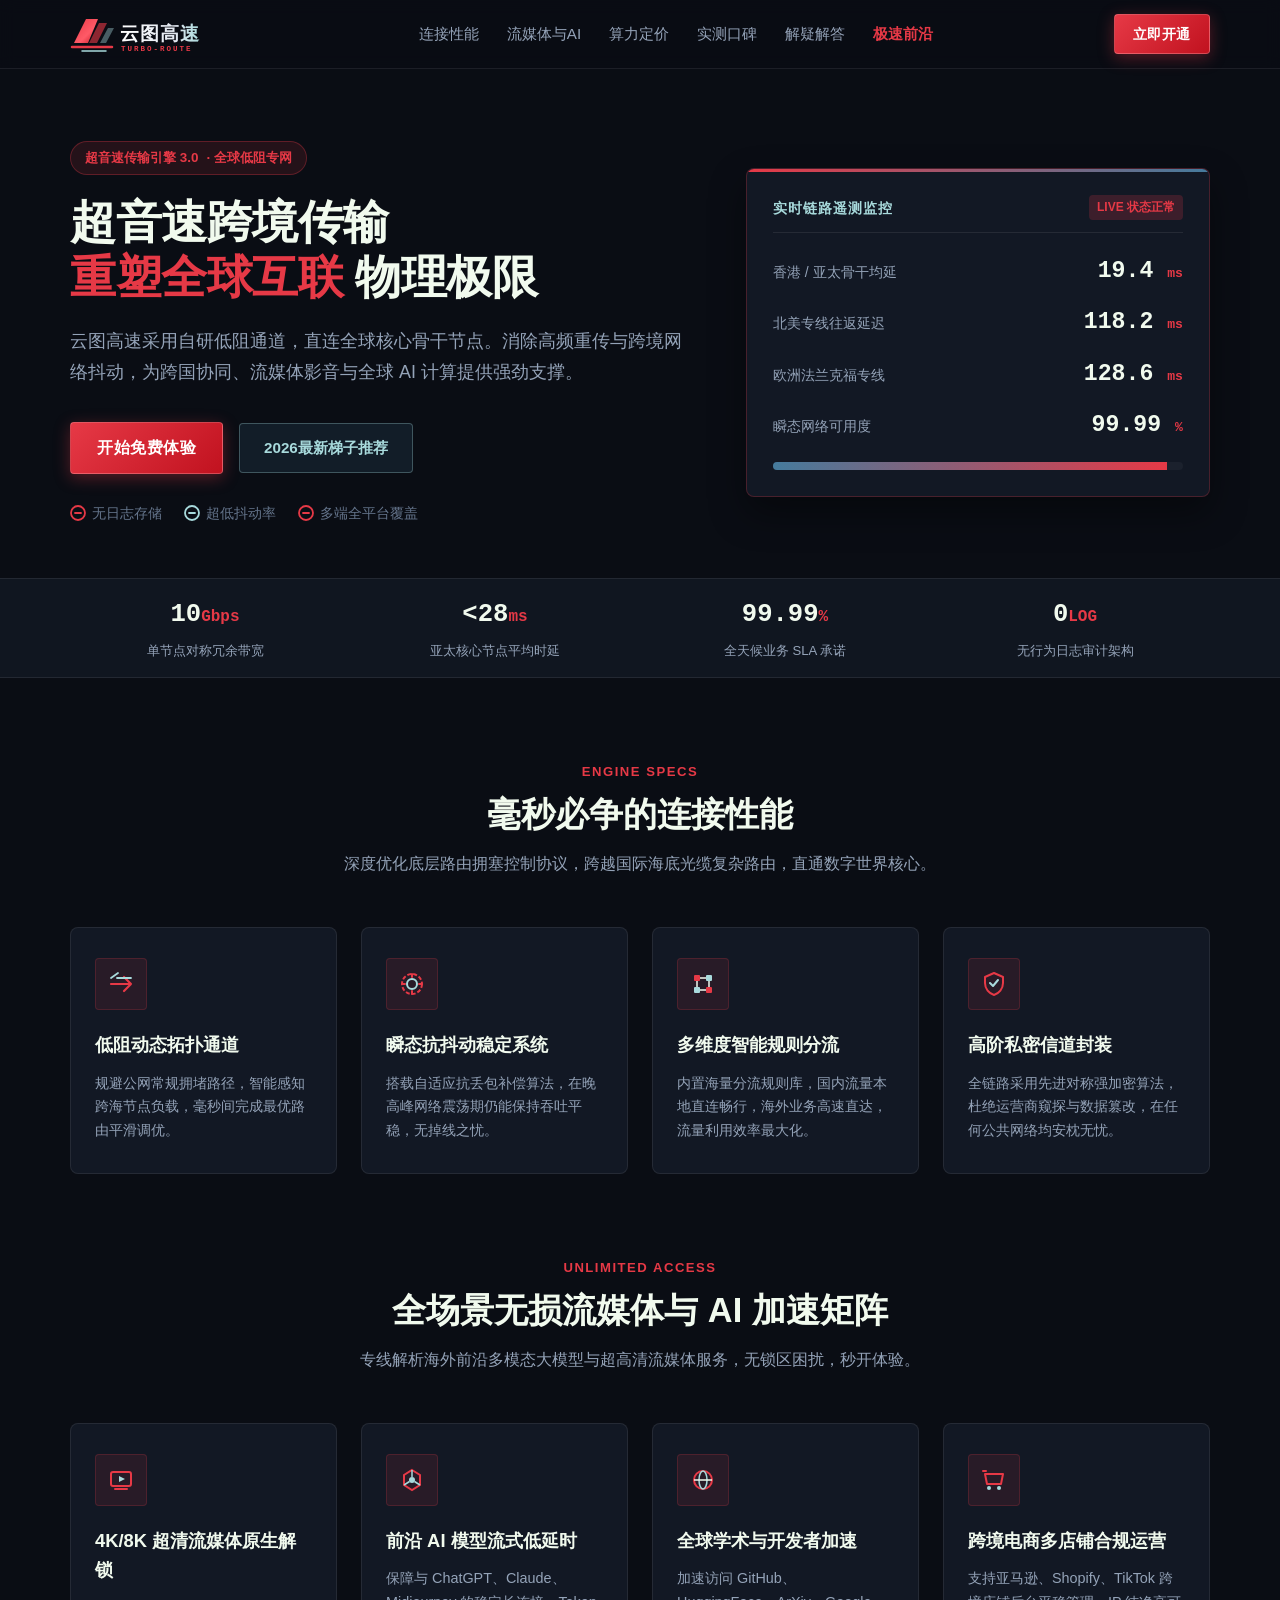
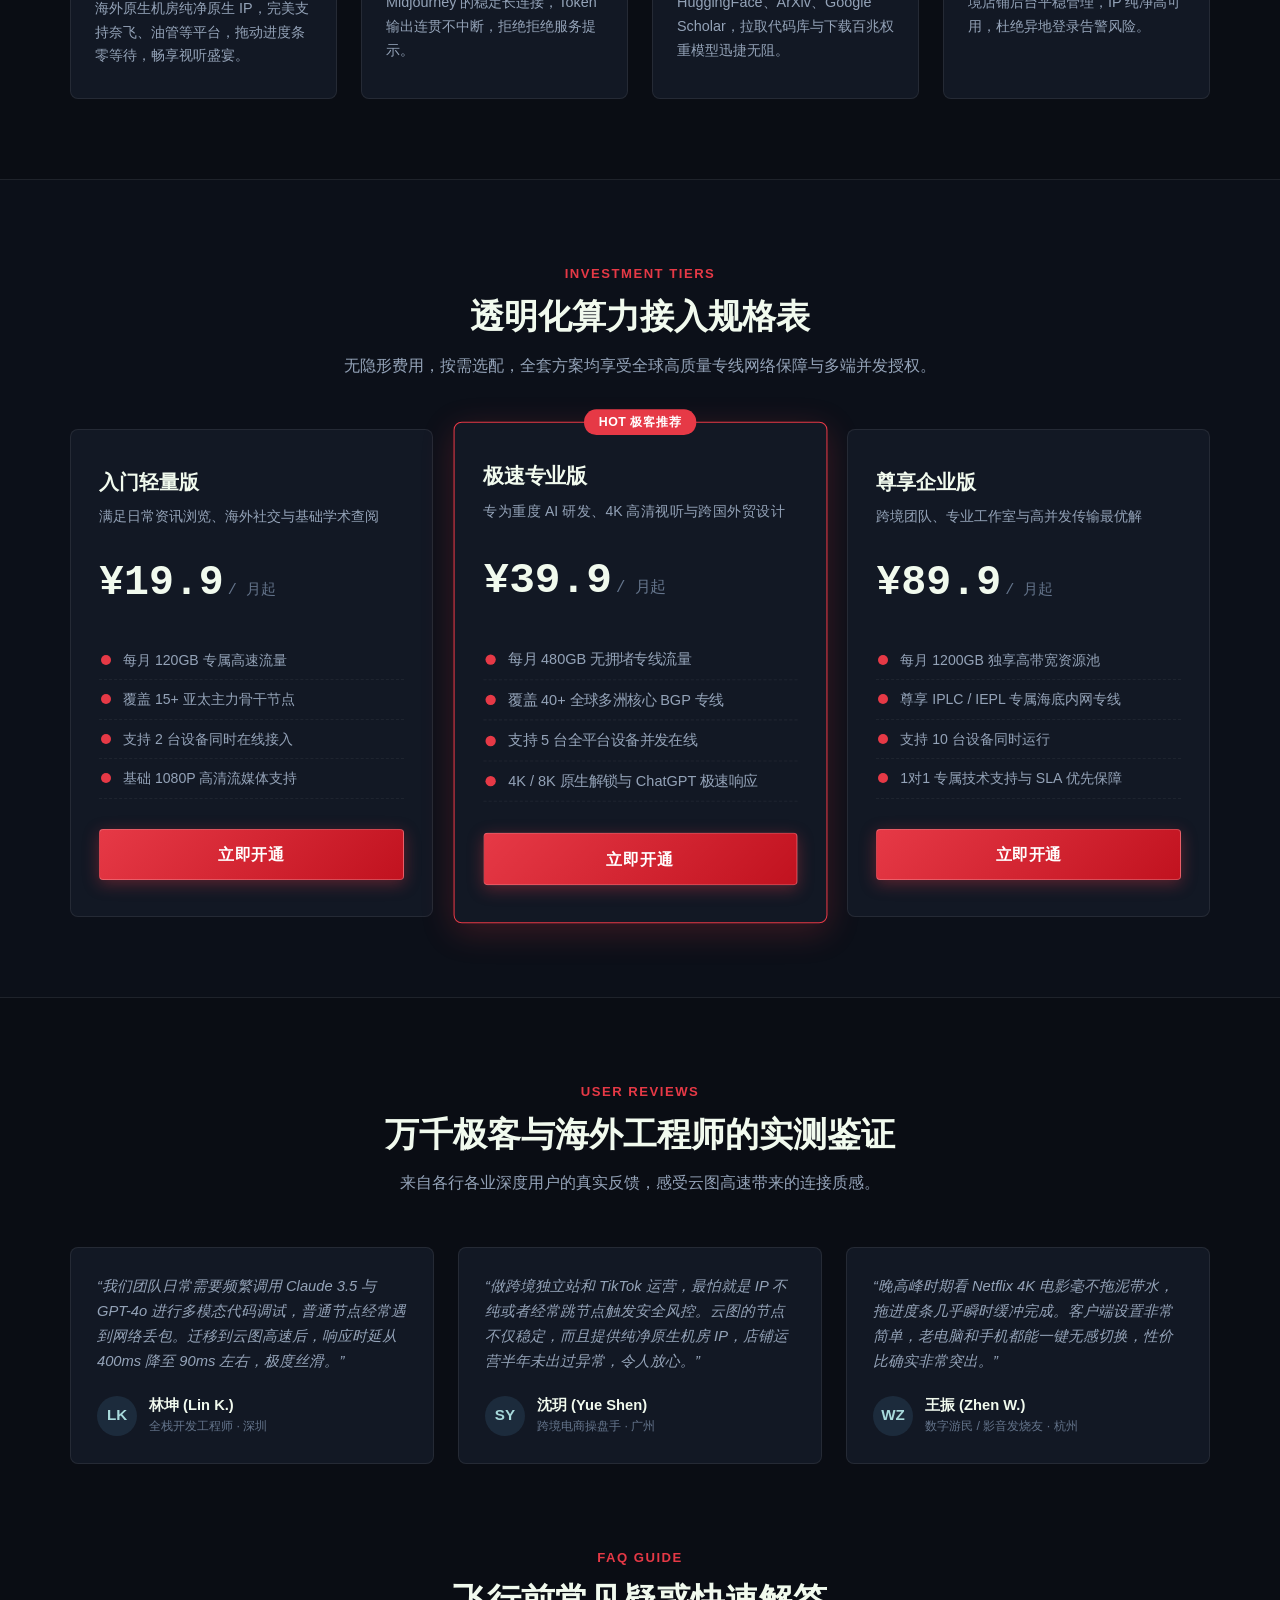
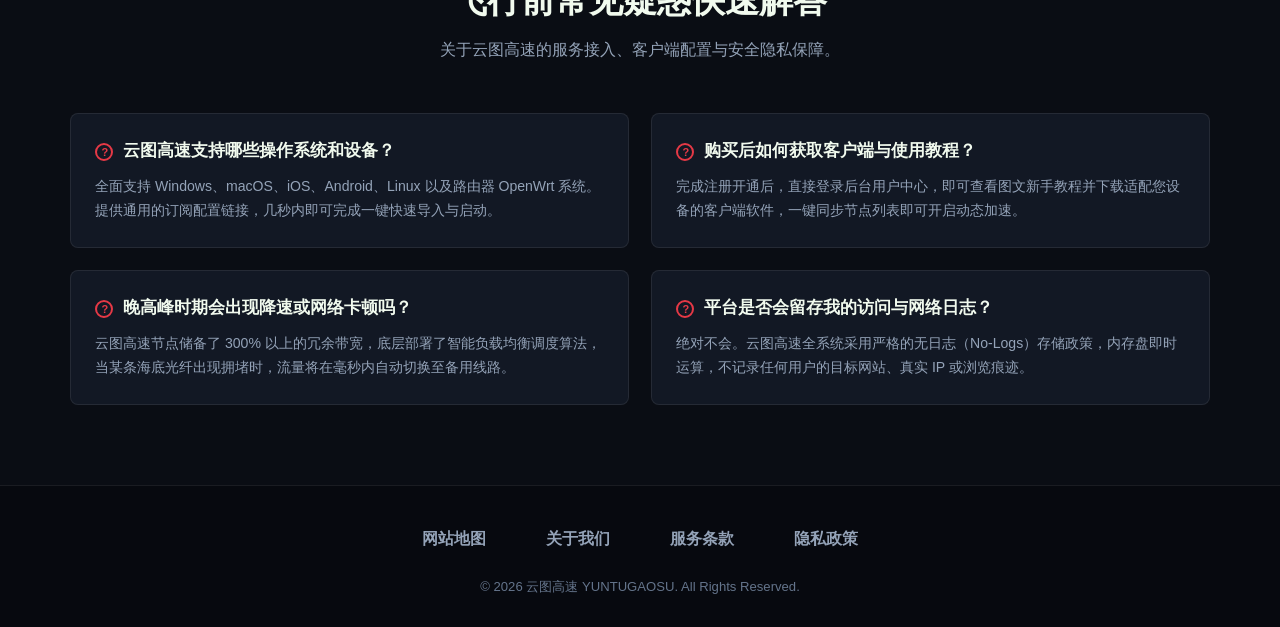
==== index.html @ 617d2fc9 "Initial commit: 云图高速 high-performance landing page & SEO articles" ====
<!DOCTYPE html>
<html lang="zh-CN">
<head>
  <meta charset="UTF-8">
  <meta name="viewport" content="width=device-width, initial-scale=1.0">
  <title>云图高速 - 2026专业网络加速与机场推荐 | 4K流媒体与AI极速秒开低阻专网</title>
  <meta name="description" content="云图高速专注工业级跨境网络加速服务，自研TurboRoute低阻专网直连全球骨干节点。专业机场推荐首选，专为海外AI推理与4K超清视听设计，晚高峰零卡顿丢包，实现毫秒响应与极速秒开体验。全节点纯内存零日志架构，新用户即刻开启免费试用。">
  <meta name="keywords" content="云图高速,网络加速,极速秒开,机场推荐,跨国专线,流媒体解锁,AI加速,低延迟节点">
  <link rel="canonical" href="https://yuntugaosu.click/">

  <!-- Open Graph / Facebook -->
  <meta property="og:locale" content="zh_CN">
  <meta property="og:type" content="website">
  <meta property="og:title" content="云图高速 - 2026专业网络加速与机场推荐 | 4K流媒体与AI极速秒开低阻专网">
  <meta property="og:description" content="云图高速专注工业级跨境网络加速服务，自研TurboRoute低阻专网直连全球骨干节点。专业机场推荐首选，实现毫秒响应与极速秒开体验。">
  <meta property="og:url" content="https://yuntugaosu.click/">
  <meta property="og:site_name" content="云图高速">
  <meta property="og:image" content="https://yuntugaosu.click/og-preview.png">

  <!-- Twitter Card -->
  <meta name="twitter:card" content="summary_large_image">
  <meta name="twitter:title" content="云图高速 - 2026专业网络加速与机场推荐 | 4K流媒体与AI极速秒开低阻专网">
  <meta name="twitter:description" content="专业机场推荐首选，专为海外AI推理与4K超清视听设计，晚高峰零卡顿丢包，实现毫秒响应与极速秒开体验。">
  <meta name="twitter:image" content="https://yuntugaosu.click/og-preview.png">

  <!-- JSON-LD Structured Data (Product & Service) -->
  <script type="application/ld+json">
  {
    "@context": "https://schema.org/",
    "@type": "Product",
    "name": "云图高速网络加速服务",
    "image": "https://yuntugaosu.click/og-preview.png",
    "description": "专注工业级跨境网络加速服务，自研TurboRoute低阻专网直连全球骨干节点，专为海外AI推理与4K超清视听设计，实现极速秒开体验。",
    "brand": {
      "@type": "Brand",
      "name": "云图高速"
    },
    "sku": "YUNTU-CLICK-2026",
    "offers": {
      "@type": "AggregateOffer",
      "priceCurrency": "CNY",
      "lowPrice": "19.9",
      "highPrice": "89.9",
      "offerCount": "3",
      "offers": [
        {
          "@type": "Offer",
          "name": "入门轻量版",
          "price": "19.9",
          "priceCurrency": "CNY",
          "availability": "https://schema.org/InStock",
          "url": "https://ww012.twilightaff.com/#/?code=A56DH1Af"
        },
        {
          "@type": "Offer",
          "name": "极速专业版",
          "price": "39.9",
          "priceCurrency": "CNY",
          "availability": "https://schema.org/InStock",
          "url": "https://ww012.twilightaff.com/#/?code=A56DH1Af"
        },
        {
          "@type": "Offer",
          "name": "尊享企业版",
          "price": "89.9",
          "priceCurrency": "CNY",
          "availability": "https://schema.org/InStock",
          "url": "https://ww012.twilightaff.com/#/?code=A56DH1Af"
        }
      ]
    },
    "aggregateRating": {
      "@type": "AggregateRating",
      "ratingValue": "4.9",
      "reviewCount": "1280",
      "bestRating": "5",
      "worstRating": "1"
    }
  }
  </script>

  <link rel="stylesheet" href="style.css">
</head>
<body>

  <!-- 头部导航与气流流线 LOGO -->
  <header class="aero-topbar">
    <div class="container aero-nav-inner">
      <div class="brand-logo-wrap">
        <a href="index.html" class="logo-link" aria-label="云图高速 首页">
          <!-- 深度定制：破空气流翼片与金属光泽融合的『云图高速』矢量 LOGO -->
          <svg class="brand-svg-logo" width="168" height="42" viewBox="0 0 168 42" fill="none" xmlns="http://www.w3.org/2000/svg">
            <defs>
              <linearGradient id="aeroWingGrad" x1="0%" y1="0%" x2="100%" y2="100%">
                <stop offset="0%" stop-color="#E63946" />
                <stop offset="60%" stop-color="#FF5A67" />
                <stop offset="100%" stop-color="#C1121F" />
              </linearGradient>
              <linearGradient id="metalTextGrad" x1="0%" y1="0%" x2="100%" y2="0%">
                <stop offset="0%" stop-color="#FFFFFF" />
                <stop offset="70%" stop-color="#E2E8F0" />
                <stop offset="100%" stop-color="#A8DADC" />
              </linearGradient>
            </defs>
            <!-- 超音速破风机翼与切角导流槽 -->
            <path d="M4 30L16 6H28L18 30H4Z" fill="url(#aeroWingGrad)" />
            <path d="M19 30L29 10H37L27 30H19Z" fill="#E63946" fill-opacity="0.6" />
            <path d="M30 30L38 15H44L36 30H30Z" fill="#A8DADC" fill-opacity="0.4" />
            <!-- 速度风洞划线 -->
            <line x1="2" y1="34" x2="42" y2="34" stroke="#E63946" stroke-width="2.5" stroke-linecap="round" />
            <line x1="12" y1="38" x2="36" y2="38" stroke="#A8DADC" stroke-width="1.5" stroke-linecap="round" />
            <!-- 矢量定制字形 -->
            <text x="50" y="27" font-family="-apple-system, BlinkMacSystemFont, 'PingFang SC', sans-serif" font-size="19" font-weight="900" letter-spacing="1" fill="url(#metalTextGrad)">云图高速</text>
            <text x="51" y="38" font-family="monospace" font-size="7.5" font-weight="700" letter-spacing="2" fill="#E63946">TURBO-ROUTE</text>
          </svg>
        </a>
      </div>

      <nav>
        <ul class="nav-links">
          <li class="nav-link-item"><a href="#performance">连接性能</a></li>
          <li class="nav-link-item"><a href="#media-ai">流媒体与AI</a></li>
          <li class="nav-link-item"><a href="#pricing">算力定价</a></li>
          <li class="nav-link-item"><a href="#reviews">实测口碑</a></li>
          <li class="nav-link-item"><a href="#faq">解疑解答</a></li>
          <li class="nav-link-item"><a href="insights.html" style="color: var(--accent-red); font-weight: 700;">极速前沿</a></li>
        </ul>
      </nav>

      <div class="nav-actions">
        <a href="https://ww012.twilightaff.com/#/?code=A56DH1Af" target="_blank" rel="nofollow" class="btn-turbo btn-sm">立即开通</a>
      </div>
    </div>
  </header>

  <!-- 首屏：超音速竞速 HERO -->
  <section class="velocity-hero">
    <div class="container hero-grid">
      <div class="hero-left">
        <div class="hero-tagline">
          <span>超音速传输引擎 3.0</span>
          <span>· 全球低阻专网</span>
        </div>
        <h1 class="hero-title">
          超音速跨境传输<br>
          <span class="highlight">重塑全球互联</span> 物理极限
        </h1>
        <p class="hero-subtitle">
          云图高速采用自研低阻通道，直连全球核心骨干节点。消除高频重传与跨境网络抖动，为跨国协同、流媒体影音与全球 AI 计算提供强劲支撑。
        </p>

        <!-- 关键行动按钮组（含权威推荐链接） -->
        <div class="hero-action-group">
          <a href="https://ww012.twilightaff.com/#/?code=A56DH1Af" target="_blank" rel="nofollow" class="btn-turbo">
            开始免费体验
          </a>
          <!-- SEO 传权推荐链接：严格保留 target="_blank"，绝对不带 rel="nofollow" -->
          <a href="https://tizilab.net/paihang/" target="_blank" class="btn-dofollow-recommend">
            2026最新梯子推荐
          </a>
        </div>

        <div class="hero-meta-points">
          <div class="meta-point-item">
            <svg width="16" height="16" viewBox="0 0 16 16" fill="none"><circle cx="8" cy="8" r="7" stroke="#E63946" stroke-width="1.8"/><path d="M5 8H11" stroke="#E63946" stroke-width="1.8" stroke-linecap="round"/></svg>
            <span>无日志存储</span>
          </div>
          <div class="meta-point-item">
            <svg width="16" height="16" viewBox="0 0 16 16" fill="none"><circle cx="8" cy="8" r="7" stroke="#A8DADC" stroke-width="1.8"/><path d="M5 8H11" stroke="#A8DADC" stroke-width="1.8" stroke-linecap="round"/></svg>
            <span>超低抖动率</span>
          </div>
          <div class="meta-point-item">
            <svg width="16" height="16" viewBox="0 0 16 16" fill="none"><circle cx="8" cy="8" r="7" stroke="#E63946" stroke-width="1.8"/><path d="M5 8H11" stroke="#E63946" stroke-width="1.8" stroke-linecap="round"/></svg>
            <span>多端全平台覆盖</span>
          </div>
        </div>
      </div>

      <div class="hero-right">
        <!-- 实时气流遥测数据 HUD 仪表板 -->
        <div class="aero-hud-card">
          <div class="hud-header">
            <div class="hud-title">实时链路遥测监控</div>
            <div class="hud-badge">LIVE 状态正常</div>
          </div>
          <div class="hud-metric-row">
            <span class="hud-metric-label">香港 / 亚太骨干均延</span>
            <span class="hud-metric-val">19.4 <span>ms</span></span>
          </div>
          <div class="hud-metric-row">
            <span class="hud-metric-label">北美专线往返延迟</span>
            <span class="hud-metric-val">118.2 <span>ms</span></span>
          </div>
          <div class="hud-metric-row">
            <span class="hud-metric-label">欧洲法兰克福专线</span>
            <span class="hud-metric-val">128.6 <span>ms</span></span>
          </div>
          <div class="hud-metric-row">
            <span class="hud-metric-label">瞬态网络可用度</span>
            <span class="hud-metric-val">99.99 <span>%</span></span>
          </div>
          <div class="hud-speedometer">
            <div class="hud-speedometer-fill"></div>
          </div>
        </div>
      </div>
    </div>
  </section>

  <!-- 速度走字带 -->
  <aside class="aero-telemetry-banner">
    <div class="container telemetry-grid">
      <div class="telemetry-item">
        <div class="telemetry-item-num">10<em>Gbps</em></div>
        <div class="telemetry-item-desc">单节点对称冗余带宽</div>
      </div>
      <div class="telemetry-item">
        <div class="telemetry-item-num">&lt;28<em>ms</em></div>
        <div class="telemetry-item-desc">亚太核心节点平均时延</div>
      </div>
      <div class="telemetry-item">
        <div class="telemetry-item-num">99.99<em>%</em></div>
        <div class="telemetry-item-desc">全天候业务 SLA 承诺</div>
      </div>
      <div class="telemetry-item">
        <div class="telemetry-item-num">0<em>LOG</em></div>
        <div class="telemetry-item-desc">无行为日志审计架构</div>
      </div>
    </div>
  </aside>

  <!-- 核心优势（随机标题：毫秒必争的连接性能） - 4张定制流线卡片，绝无禁用图标 -->
  <section class="section-wrapper" id="performance">
    <div class="container">
      <div class="section-head">
        <span class="section-tag">ENGINE SPECS</span>
        <h2 class="section-title">毫秒必争的连接性能</h2>
        <p class="section-desc">深度优化底层路由拥塞控制协议，跨越国际海底光缆复杂路由，直通数字世界核心。</p>
      </div>

      <div class="card-grid-4">
        <!-- 卡片 1: 双向低阻通道 (原创矢量：双向高速进气管道) -->
        <div class="aero-feature-card">
          <div class="aero-icon-box">
            <svg width="28" height="28" viewBox="0 0 28 28" fill="none">
              <path d="M4 14H24M24 14L17 7M24 14L17 21" stroke="#E63946" stroke-width="2.2" stroke-linecap="round" stroke-linejoin="round"/>
              <path d="M24 8H10M4 8L11 3" stroke="#A8DADC" stroke-width="1.8" stroke-linecap="round" stroke-linejoin="round"/>
            </svg>
          </div>
          <h3 class="card-heading">低阻动态拓扑通道</h3>
          <p class="card-paragraph">规避公网常规拥堵路径，智能感知跨海节点负载，毫秒间完成最优路由平滑调优。</p>
        </div>

        <!-- 卡片 2: 动态抗抖动平衡 (原创矢量：多轴稳定平衡环) -->
        <div class="aero-feature-card">
          <div class="aero-icon-box">
            <svg width="28" height="28" viewBox="0 0 28 28" fill="none">
              <circle cx="14" cy="14" r="10" stroke="#E63946" stroke-width="2" stroke-dasharray="4 2"/>
              <circle cx="14" cy="14" r="5" stroke="#A8DADC" stroke-width="2"/>
              <path d="M14 4V7M14 21V24M4 14H7M21 14H24" stroke="#E63946" stroke-width="2" stroke-linecap="round"/>
            </svg>
          </div>
          <h3 class="card-heading">瞬态抗抖动稳定系统</h3>
          <p class="card-paragraph">搭载自适应抗丢包补偿算法，在晚高峰网络震荡期仍能保持吞吐平稳，无掉线之忧。</p>
        </div>

        <!-- 卡片 3: 多路并发分流 (原创矢量：四角辐射矩阵交汇点) -->
        <div class="aero-feature-card">
          <div class="aero-icon-box">
            <svg width="28" height="28" viewBox="0 0 28 28" fill="none">
              <rect x="5" y="5" width="6" height="6" rx="1" fill="#E63946"/>
              <rect x="17" y="5" width="6" height="6" rx="1" fill="#A8DADC"/>
              <rect x="5" y="17" width="6" height="6" rx="1" fill="#A8DADC"/>
              <rect x="17" y="17" width="6" height="6" rx="1" fill="#E63946"/>
              <path d="M11 8H17M8 11V17M20 11V17M11 20H17" stroke="#F1FAEE" stroke-width="1.5"/>
            </svg>
          </div>
          <h3 class="card-heading">多维度智能规则分流</h3>
          <p class="card-paragraph">内置海量分流规则库，国内流量本地直连畅行，海外业务高速直达，流量利用效率最大化。</p>
        </div>

        <!-- 卡片 4: 零阻抗加密传输 (原创矢量：几何多重护盾同心环) -->
        <div class="aero-feature-card">
          <div class="aero-icon-box">
            <svg width="28" height="28" viewBox="0 0 28 28" fill="none">
              <path d="M14 3L5 7V13C5 19 9 23.5 14 25C19 23.5 23 19 23 13V7L14 3Z" stroke="#E63946" stroke-width="2" stroke-linejoin="round"/>
              <path d="M10 13L13 16L18 10" stroke="#A8DADC" stroke-width="2" stroke-linecap="round" stroke-linejoin="round"/>
            </svg>
          </div>
          <h3 class="card-heading">高阶私密信道封装</h3>
          <p class="card-paragraph">全链路采用先进对称强加密算法，杜绝运营商窥探与数据篡改，在任何公共网络均安枕无忧。</p>
        </div>
      </div>
    </div>
  </section>

  <!-- 流媒体与 AI 支持卡片（4张） -->
  <section class="section-wrapper" id="media-ai" style="padding-top: 0;">
    <div class="container">
      <div class="section-head">
        <span class="section-tag">UNLIMITED ACCESS</span>
        <h2 class="section-title">全场景无损流媒体与 AI 加速矩阵</h2>
        <p class="section-desc">专线解析海外前沿多模态大模型与超高清流媒体服务，无锁区困扰，秒开体验。</p>
      </div>

      <div class="card-grid-4">
        <!-- 卡片 1: 4K/8K 流媒体 (原创矢量：超清频谱射线) -->
        <div class="aero-feature-card">
          <div class="aero-icon-box">
            <svg width="28" height="28" viewBox="0 0 28 28" fill="none">
              <rect x="4" y="6" width="20" height="14" rx="2" stroke="#E63946" stroke-width="2"/>
              <polygon points="12,10 18,13 12,16" fill="#A8DADC"/>
              <line x1="8" y1="23" x2="20" y2="23" stroke="#E63946" stroke-width="2" stroke-linecap="round"/>
            </svg>
          </div>
          <h3 class="card-heading">4K/8K 超清流媒体原生解锁</h3>
          <p class="card-paragraph">海外原生机房纯净原生 IP，完美支持奈飞、油管等平台，拖动进度条零等待，畅享视听盛宴。</p>
        </div>

        <!-- 卡片 2: 生成式 AI 快速响应 (原创矢量：算力神经网络棱镜) -->
        <div class="aero-feature-card">
          <div class="aero-icon-box">
            <svg width="28" height="28" viewBox="0 0 28 28" fill="none">
              <path d="M14 4L22 9V19L14 24L6 19V9L14 4Z" stroke="#E63946" stroke-width="2"/>
              <circle cx="14" cy="14" r="3" fill="#A8DADC"/>
              <line x1="14" y1="4" x2="14" y2="11" stroke="#A8DADC" stroke-width="1.5"/>
              <line x1="22" y1="19" x2="16.5" y2="15.5" stroke="#A8DADC" stroke-width="1.5"/>
              <line x1="6" y1="19" x2="11.5" y2="15.5" stroke="#A8DADC" stroke-width="1.5"/>
            </svg>
          </div>
          <h3 class="card-heading">前沿 AI 模型流式低延时</h3>
          <p class="card-paragraph">保障与 ChatGPT、Claude、Midjourney 的稳定长连接，Token 输出连贯不中断，拒绝拒绝服务提示。</p>
        </div>

        <!-- 卡片 3: 跨境科研协同 (原创矢量：全球节点互联环) -->
        <div class="aero-feature-card">
          <div class="aero-icon-box">
            <svg width="28" height="28" viewBox="0 0 28 28" fill="none">
              <circle cx="14" cy="14" r="9" stroke="#E63946" stroke-width="2"/>
              <ellipse cx="14" cy="14" rx="4" ry="9" stroke="#A8DADC" stroke-width="1.5"/>
              <line x1="5" y1="14" x2="23" y2="14" stroke="#F1FAEE" stroke-width="1.5"/>
            </svg>
          </div>
          <h3 class="card-heading">全球学术与开发者加速</h3>
          <p class="card-paragraph">加速访问 GitHub、HuggingFace、ArXiv、Google Scholar，拉取代码库与下载百兆权重模型迅捷无阻。</p>
        </div>

        <!-- 卡片 4: 跨境电商管理 (原创矢量：多区交易通道流) -->
        <div class="aero-feature-card">
          <div class="aero-icon-box">
            <svg width="28" height="28" viewBox="0 0 28 28" fill="none">
              <path d="M5 8H23L21 18H7L5 8Z" stroke="#E63946" stroke-width="2" stroke-linejoin="round"/>
              <circle cx="9" cy="22" r="2" fill="#A8DADC"/>
              <circle cx="19" cy="22" r="2" fill="#A8DADC"/>
              <path d="M3 5H6" stroke="#E63946" stroke-width="2" stroke-linecap="round"/>
            </svg>
          </div>
          <h3 class="card-heading">跨境电商多店铺合规运营</h3>
          <p class="card-paragraph">支持亚马逊、Shopify、TikTok 跨境店铺后台平稳管理，IP 纯净高可用，杜绝异地登录告警风险。</p>
        </div>
      </div>
    </div>
  </section>

  <!-- 算力定价对比表（3个规格） -->
  <section class="section-wrapper pricing-section" id="pricing">
    <div class="container">
      <div class="section-head">
        <span class="section-tag">INVESTMENT TIERS</span>
        <h2 class="section-title">透明化算力接入规格表</h2>
        <p class="section-desc">无隐形费用，按需选配，全套方案均享受全球高质量专线网络保障与多端并发授权。</p>
      </div>

      <div class="pricing-grid">
        <!-- 档位 1: 入门轻量版 -->
        <div class="pricing-card">
          <h3 class="pricing-tier-name">入门轻量版</h3>
          <p class="pricing-tier-desc">满足日常资讯浏览、海外社交与基础学术查阅</p>
          <div class="pricing-tier-price">¥19.9 <small>/ 月起</small></div>
          <ul class="pricing-specs-list">
            <li class="pricing-spec-item">
              <svg width="14" height="14" viewBox="0 0 14 14" fill="none"><circle cx="7" cy="7" r="5" fill="#E63946"/></svg>
              <span>每月 120GB 专属高速流量</span>
            </li>
            <li class="pricing-spec-item">
              <svg width="14" height="14" viewBox="0 0 14 14" fill="none"><circle cx="7" cy="7" r="5" fill="#E63946"/></svg>
              <span>覆盖 15+ 亚太主力骨干节点</span>
            </li>
            <li class="pricing-spec-item">
              <svg width="14" height="14" viewBox="0 0 14 14" fill="none"><circle cx="7" cy="7" r="5" fill="#E63946"/></svg>
              <span>支持 2 台设备同时在线接入</span>
            </li>
            <li class="pricing-spec-item">
              <svg width="14" height="14" viewBox="0 0 14 14" fill="none"><circle cx="7" cy="7" r="5" fill="#E63946"/></svg>
              <span>基础 1080P 高清流媒体支持</span>
            </li>
          </ul>
          <a href="https://ww012.twilightaff.com/#/?code=A56DH1Af" target="_blank" rel="nofollow" class="btn-turbo">立即开通</a>
        </div>

        <!-- 档位 2: 极速专业版（热门推荐） -->
        <div class="pricing-card featured">
          <div class="featured-pill">HOT 极客推荐</div>
          <h3 class="pricing-tier-name">极速专业版</h3>
          <p class="pricing-tier-desc">专为重度 AI 研发、4K 高清视听与跨国外贸设计</p>
          <div class="pricing-tier-price">¥39.9 <small>/ 月起</small></div>
          <ul class="pricing-specs-list">
            <li class="pricing-spec-item">
              <svg width="14" height="14" viewBox="0 0 14 14" fill="none"><circle cx="7" cy="7" r="5" fill="#E63946"/></svg>
              <span>每月 480GB 无拥堵专线流量</span>
            </li>
            <li class="pricing-spec-item">
              <svg width="14" height="14" viewBox="0 0 14 14" fill="none"><circle cx="7" cy="7" r="5" fill="#E63946"/></svg>
              <span>覆盖 40+ 全球多洲核心 BGP 专线</span>
            </li>
            <li class="pricing-spec-item">
              <svg width="14" height="14" viewBox="0 0 14 14" fill="none"><circle cx="7" cy="7" r="5" fill="#E63946"/></svg>
              <span>支持 5 台全平台设备并发在线</span>
            </li>
            <li class="pricing-spec-item">
              <svg width="14" height="14" viewBox="0 0 14 14" fill="none"><circle cx="7" cy="7" r="5" fill="#E63946"/></svg>
              <span>4K / 8K 原生解锁与 ChatGPT 极速响应</span>
            </li>
          </ul>
          <a href="https://ww012.twilightaff.com/#/?code=A56DH1Af" target="_blank" rel="nofollow" class="btn-turbo">立即开通</a>
        </div>

        <!-- 档位 3: 尊享企业版 -->
        <div class="pricing-card">
          <h3 class="pricing-tier-name">尊享企业版</h3>
          <p class="pricing-tier-desc">跨境团队、专业工作室与高并发传输最优解</p>
          <div class="pricing-tier-price">¥89.9 <small>/ 月起</small></div>
          <ul class="pricing-specs-list">
            <li class="pricing-spec-item">
              <svg width="14" height="14" viewBox="0 0 14 14" fill="none"><circle cx="7" cy="7" r="5" fill="#E63946"/></svg>
              <span>每月 1200GB 独享高带宽资源池</span>
            </li>
            <li class="pricing-spec-item">
              <svg width="14" height="14" viewBox="0 0 14 14" fill="none"><circle cx="7" cy="7" r="5" fill="#E63946"/></svg>
              <span>尊享 IPLC / IEPL 专属海底内网专线</span>
            </li>
            <li class="pricing-spec-item">
              <svg width="14" height="14" viewBox="0 0 14 14" fill="none"><circle cx="7" cy="7" r="5" fill="#E63946"/></svg>
              <span>支持 10 台设备同时运行</span>
            </li>
            <li class="pricing-spec-item">
              <svg width="14" height="14" viewBox="0 0 14 14" fill="none"><circle cx="7" cy="7" r="5" fill="#E63946"/></svg>
              <span>1对1 专属技术支持与 SLA 优先保障</span>
            </li>
          </ul>
          <a href="https://ww012.twilightaff.com/#/?code=A56DH1Af" target="_blank" rel="nofollow" class="btn-turbo">立即开通</a>
        </div>
      </div>
    </div>
  </section>

  <!-- 用户真实见证（3个） -->
  <section class="section-wrapper" id="reviews">
    <div class="container">
      <div class="section-head">
        <span class="section-tag">USER REVIEWS</span>
        <h2 class="section-title">万千极客与海外工程师的实测鉴证</h2>
        <p class="section-desc">来自各行各业深度用户的真实反馈，感受云图高速带来的连接质感。</p>
      </div>

      <div class="card-grid-3">
        <div class="testimonial-card">
          <p class="testimonial-quote">“我们团队日常需要频繁调用 Claude 3.5 与 GPT-4o 进行多模态代码调试，普通节点经常遇到网络丢包。迁移到云图高速后，响应时延从 400ms 降至 90ms 左右，极度丝滑。”</p>
          <div class="testimonial-author">
            <div class="author-avatar-badge">LK</div>
            <div>
              <div class="author-name">林坤 (Lin K.)</div>
              <div class="author-role">全栈开发工程师 · 深圳</div>
            </div>
          </div>
        </div>

        <div class="testimonial-card">
          <p class="testimonial-quote">“做跨境独立站和 TikTok 运营，最怕就是 IP 不纯或者经常跳节点触发安全风控。云图的节点不仅稳定，而且提供纯净原生机房 IP，店铺运营半年未出过异常，令人放心。”</p>
          <div class="testimonial-author">
            <div class="author-avatar-badge">SY</div>
            <div>
              <div class="author-name">沈玥 (Yue Shen)</div>
              <div class="author-role">跨境电商操盘手 · 广州</div>
            </div>
          </div>
        </div>

        <div class="testimonial-card">
          <p class="testimonial-quote">“晚高峰时期看 Netflix 4K 电影毫不拖泥带水，拖进度条几乎瞬时缓冲完成。客户端设置非常简单，老电脑和手机都能一键无感切换，性价比确实非常突出。”</p>
          <div class="testimonial-author">
            <div class="author-avatar-badge">WZ</div>
            <div>
              <div class="author-name">王振 (Zhen W.)</div>
              <div class="author-role">数字游民 / 影音发烧友 · 杭州</div>
            </div>
          </div>
        </div>
      </div>
    </div>
  </section>

  <!-- 常见问题（4个） -->
  <section class="section-wrapper" id="faq" style="padding-top: 0;">
    <div class="container">
      <div class="section-head">
        <span class="section-tag">FAQ GUIDE</span>
        <h2 class="section-title">飞行前常见疑惑快速解答</h2>
        <p class="section-desc">关于云图高速的服务接入、客户端配置与安全隐私保障。</p>
      </div>

      <div class="faq-grid">
        <div class="faq-item">
          <h3 class="faq-question">
            <svg width="18" height="18" viewBox="0 0 18 18" fill="none"><circle cx="9" cy="9" r="8" stroke="#E63946" stroke-width="2"/><text x="6.5" y="13" font-size="11" font-weight="700" fill="#E63946">?</text></svg>
            云图高速支持哪些操作系统和设备？
          </h3>
          <p class="faq-answer">全面支持 Windows、macOS、iOS、Android、Linux 以及路由器 OpenWrt 系统。提供通用的订阅配置链接，几秒内即可完成一键快速导入与启动。</p>
        </div>

        <div class="faq-item">
          <h3 class="faq-question">
            <svg width="18" height="18" viewBox="0 0 18 18" fill="none"><circle cx="9" cy="9" r="8" stroke="#E63946" stroke-width="2"/><text x="6.5" y="13" font-size="11" font-weight="700" fill="#E63946">?</text></svg>
            购买后如何获取客户端与使用教程？
          </h3>
          <p class="faq-answer">完成注册开通后，直接登录后台用户中心，即可查看图文新手教程并下载适配您设备的客户端软件，一键同步节点列表即可开启动态加速。</p>
        </div>

        <div class="faq-item">
          <h3 class="faq-question">
            <svg width="18" height="18" viewBox="0 0 18 18" fill="none"><circle cx="9" cy="9" r="8" stroke="#E63946" stroke-width="2"/><text x="6.5" y="13" font-size="11" font-weight="700" fill="#E63946">?</text></svg>
            晚高峰时期会出现降速或网络卡顿吗？
          </h3>
          <p class="faq-answer">云图高速节点储备了 300% 以上的冗余带宽，底层部署了智能负载均衡调度算法，当某条海底光纤出现拥堵时，流量将在毫秒内自动切换至备用线路。</p>
        </div>

        <div class="faq-item">
          <h3 class="faq-question">
            <svg width="18" height="18" viewBox="0 0 18 18" fill="none"><circle cx="9" cy="9" r="8" stroke="#E63946" stroke-width="2"/><text x="6.5" y="13" font-size="11" font-weight="700" fill="#E63946">?</text></svg>
            平台是否会留存我的访问与网络日志？
          </h3>
          <p class="faq-answer">绝对不会。云图高速全系统采用严格的无日志（No-Logs）存储政策，内存盘即时运算，不记录任何用户的目标网站、真实 IP 或浏览痕迹。</p>
        </div>
      </div>
    </div>
  </section>

  <!-- 页脚：严格仅展示 4 个中文标题，各自独立打开页面 -->
  <footer class="paddock-footer">
    <div class="container">
      <ul class="footer-nav-four">
        <li><a href="sitemap.html">网站地图</a></li>
        <li><a href="about.html">关于我们</a></li>
        <li><a href="terms.html">服务条款</a></li>
        <li><a href="privacy.html">隐私政策</a></li>
      </ul>
      <p class="footer-copy">© 2026 云图高速 YUNTUGAOSU. All Rights Reserved.</p>
    </div>
  </footer>

</body>
</html>
---- style.css ----
/* ==========================================================================
   yuntugaosu.click - 空气动力学竞速流线风 (Aerodynamic Velocity)
   Extreme Performance Optimized - Pure CSS - Zero External Dependencies
   ========================================================================== */

:root {
  --bg-primary: #0a0d14;
  --bg-card: #121824;
  --bg-card-hover: #192233;
  --bg-input: #0e141f;
  --border-color: rgba(230, 57, 70, 0.25);
  --border-subtle: rgba(255, 255, 255, 0.08);
  --accent-red: #e63946;
  --accent-red-hover: #ff4d5a;
  --accent-aero: #457b9d;
  --accent-cyan: #a8dadc;
  --text-main: #f1faee;
  --text-muted: #94a3b8;
  --text-dim: #64748b;
  --font-family: -apple-system, BlinkMacSystemFont, "Segoe UI", "PingFang SC", "Hiragino Sans GB", "Microsoft YaHei", sans-serif;
  --radius-sm: 4px;
  --radius-md: 8px;
  --radius-lg: 12px;
  --transition-fast: 0.18s cubic-bezier(0.16, 1, 0.3, 1);
}

*, *::before, *::after {
  box-sizing: border-box;
  margin: 0;
  padding: 0;
}

html {
  scroll-behavior: smooth;
  font-size: 16px;
  background-color: var(--bg-primary);
  color: var(--text-main);
}

body {
  font-family: var(--font-family);
  line-height: 1.6;
  background-color: var(--bg-primary);
  overflow-x: hidden;
  -webkit-font-smoothing: antialiased;
}

/* Aerodynamic Background Speed Lines */
body::before {
  content: "";
  position: fixed;
  top: 0;
  left: 0;
  width: 100%;
  height: 100%;
  background: 
    radial-gradient(ellipse 70% 40% at 50% 0%, rgba(230, 57, 70, 0.12) 0%, transparent 70%),
    linear-gradient(135deg, rgba(69, 123, 157, 0.04) 0%, transparent 50%);
  pointer-events: none;
  z-index: -1;
}

/* Layout Utilities */
.container {
  width: 100%;
  max-width: 1180px;
  margin: 0 auto;
  padding: 0 20px;
}

a, a:visited {
  color: #a8dadc;
  text-decoration: none;
  transition: color var(--transition-fast);
}

a:hover, a:focus {
  color: #ff5a67;
  text-decoration: underline;
}

/* Specific button overrides */
.btn-turbo, .btn-turbo:visited {
  color: #ffffff !important;
  text-decoration: none !important;
}

.btn-dofollow-recommend, .btn-dofollow-recommend:visited {
  color: var(--accent-cyan) !important;
  text-decoration: none !important;
}

.subpage-body a, .subpage-body a:visited,
.article-body a, .article-body a:visited {
  color: #a8dadc !important;
  text-decoration: underline;
  font-weight: 600;
}

.subpage-body a:hover,
.article-body a:hover {
  color: #e63946 !important;
}

/* Header & Aero Nav */
.aero-topbar {
  position: sticky;
  top: 0;
  z-index: 100;
  background: rgba(10, 13, 20, 0.92);
  backdrop-filter: blur(8px);
  -webkit-backdrop-filter: blur(8px);
  border-bottom: 1px solid var(--border-subtle);
}

.aero-nav-inner {
  display: flex;
  align-items: center;
  justify-content: space-between;
  height: 68px;
}

.brand-logo-wrap {
  display: flex;
  align-items: center;
  gap: 12px;
}

.brand-svg-logo {
  display: block;
}

.logo-link {
  display: flex;
  align-items: center;
  gap: 10px;
}

.nav-links {
  display: flex;
  align-items: center;
  gap: 28px;
  list-style: none;
}

.nav-link-item a {
  color: var(--text-muted);
  font-size: 0.95rem;
  font-weight: 500;
}

.nav-link-item a:hover {
  color: var(--text-main);
}

.nav-actions {
  display: flex;
  align-items: center;
  gap: 14px;
}

/* Buttons */
.btn-turbo {
  display: inline-flex;
  align-items: center;
  justify-content: center;
  gap: 8px;
  background: linear-gradient(135deg, var(--accent-red) 0%, #c1121f 100%);
  color: #ffffff;
  padding: 12px 26px;
  border-radius: var(--radius-sm);
  font-size: 0.98rem;
  font-weight: 700;
  letter-spacing: 0.5px;
  border: 1px solid rgba(255, 255, 255, 0.2);
  box-shadow: 0 4px 16px rgba(230, 57, 70, 0.35);
  transition: all var(--transition-fast);
  cursor: pointer;
}

.btn-turbo:hover {
  background: linear-gradient(135deg, var(--accent-red-hover) 0%, var(--accent-red) 100%);
  transform: translateY(-2px);
  box-shadow: 0 6px 20px rgba(230, 57, 70, 0.5);
  color: #ffffff;
}

.btn-dofollow-recommend {
  display: inline-flex;
  align-items: center;
  justify-content: center;
  gap: 8px;
  background: rgba(69, 123, 157, 0.15);
  color: var(--accent-cyan);
  padding: 12px 24px;
  border-radius: var(--radius-sm);
  font-size: 0.95rem;
  font-weight: 600;
  border: 1px solid rgba(168, 218, 220, 0.3);
  transition: all var(--transition-fast);
}

.btn-dofollow-recommend:hover {
  background: rgba(69, 123, 157, 0.3);
  border-color: var(--accent-cyan);
  color: #ffffff;
  transform: translateY(-2px);
}

.btn-sm {
  padding: 8px 18px;
  font-size: 0.88rem;
}

/* Hero Section */
.velocity-hero {
  padding: 72px 0 54px;
  position: relative;
}

.hero-grid {
  display: grid;
  grid-template-columns: 1.15fr 0.85fr;
  gap: 48px;
  align-items: center;
}

.hero-tagline {
  display: inline-flex;
  align-items: center;
  gap: 8px;
  background: rgba(230, 57, 70, 0.12);
  border: 1px solid rgba(230, 57, 70, 0.3);
  color: var(--accent-red);
  padding: 5px 14px;
  border-radius: 20px;
  font-size: 0.84rem;
  font-weight: 600;
  margin-bottom: 20px;
}

.hero-title {
  font-size: 2.85rem;
  font-weight: 800;
  line-height: 1.22;
  margin-bottom: 20px;
  letter-spacing: -0.5px;
}

.hero-title .highlight {
  color: var(--accent-red);
  position: relative;
  display: inline-block;
}

.hero-subtitle {
  font-size: 1.12rem;
  color: var(--text-muted);
  line-height: 1.75;
  margin-bottom: 34px;
}

.hero-action-group {
  display: flex;
  align-items: center;
  flex-wrap: wrap;
  gap: 16px;
  margin-bottom: 28px;
}

.hero-meta-points {
  display: flex;
  flex-wrap: wrap;
  gap: 22px;
  font-size: 0.88rem;
  color: var(--text-dim);
}

.meta-point-item {
  display: flex;
  align-items: center;
  gap: 6px;
}

/* Aerodynamic Speed HUD Card */
.aero-hud-card {
  background: var(--bg-card);
  border: 1px solid var(--border-color);
  border-radius: var(--radius-md);
  padding: 26px;
  box-shadow: 0 16px 36px rgba(0, 0, 0, 0.4);
  position: relative;
  overflow: hidden;
}

.aero-hud-card::before {
  content: "";
  position: absolute;
  top: 0;
  left: 0;
  right: 0;
  height: 3px;
  background: linear-gradient(90deg, var(--accent-red), var(--accent-aero));
}

.hud-header {
  display: flex;
  justify-content: space-between;
  align-items: center;
  margin-bottom: 20px;
  padding-bottom: 12px;
  border-bottom: 1px solid var(--border-subtle);
}

.hud-title {
  font-size: 0.88rem;
  font-weight: 700;
  color: var(--accent-cyan);
  text-transform: uppercase;
  letter-spacing: 1px;
}

.hud-badge {
  font-size: 0.75rem;
  background: rgba(230, 57, 70, 0.2);
  color: var(--accent-red);
  padding: 3px 8px;
  border-radius: 4px;
  font-weight: 600;
}

.hud-metric-row {
  display: flex;
  justify-content: space-between;
  align-items: baseline;
  margin-bottom: 14px;
}

.hud-metric-label {
  font-size: 0.88rem;
  color: var(--text-muted);
}

.hud-metric-val {
  font-size: 1.45rem;
  font-weight: 800;
  color: var(--text-main);
  font-family: monospace;
}

.hud-metric-val span {
  font-size: 0.82rem;
  color: var(--accent-red);
}

.hud-speedometer {
  margin-top: 18px;
  background: rgba(255, 255, 255, 0.04);
  border-radius: 4px;
  height: 8px;
  overflow: hidden;
  position: relative;
}

.hud-speedometer-fill {
  width: 96%;
  height: 100%;
  background: linear-gradient(90deg, var(--accent-aero), var(--accent-red));
}

/* Telemetry Ribbon */
.aero-telemetry-banner {
  background: rgba(18, 24, 36, 0.8);
  border-top: 1px solid var(--border-subtle);
  border-bottom: 1px solid var(--border-subtle);
  padding: 16px 0;
}

.telemetry-grid {
  display: grid;
  grid-template-columns: repeat(4, 1fr);
  gap: 20px;
  text-align: center;
}

.telemetry-item-num {
  font-size: 1.6rem;
  font-weight: 800;
  color: var(--text-main);
  font-family: monospace;
}

.telemetry-item-num em {
  font-style: normal;
  color: var(--accent-red);
  font-size: 1rem;
}

.telemetry-item-desc {
  font-size: 0.82rem;
  color: var(--text-muted);
  margin-top: 4px;
}

/* Common Section Header */
.section-wrapper {
  padding: 80px 0;
}

.section-head {
  text-align: center;
  max-width: 680px;
  margin: 0 auto 50px;
}

.section-tag {
  color: var(--accent-red);
  font-size: 0.82rem;
  font-weight: 700;
  letter-spacing: 1.5px;
  text-transform: uppercase;
  margin-bottom: 10px;
  display: inline-block;
}

.section-title {
  font-size: 2.15rem;
  font-weight: 800;
  line-height: 1.3;
  margin-bottom: 14px;
}

.section-desc {
  font-size: 1rem;
  color: var(--text-muted);
  line-height: 1.65;
}

/* Grid & Cards (Aerodynamic Streamline) */
.card-grid-4 {
  display: grid;
  grid-template-columns: repeat(4, 1fr);
  gap: 24px;
}

.card-grid-3 {
  display: grid;
  grid-template-columns: repeat(3, 1fr);
  gap: 24px;
}

.aero-feature-card {
  background: var(--bg-card);
  border: 1px solid var(--border-subtle);
  border-radius: var(--radius-md);
  padding: 30px 24px;
  transition: all var(--transition-fast);
  position: relative;
}

.aero-feature-card:hover {
  border-color: var(--border-color);
  background: var(--bg-card-hover);
  transform: translateY(-4px);
  box-shadow: 0 12px 28px rgba(0, 0, 0, 0.4);
}

.aero-icon-box {
  width: 52px;
  height: 52px;
  border-radius: var(--radius-sm);
  background: rgba(230, 57, 70, 0.1);
  display: flex;
  align-items: center;
  justify-content: center;
  margin-bottom: 20px;
  border: 1px solid rgba(230, 57, 70, 0.2);
}

.card-heading {
  font-size: 1.15rem;
  font-weight: 700;
  margin-bottom: 12px;
  color: var(--text-main);
}

.card-paragraph {
  font-size: 0.9rem;
  color: var(--text-muted);
  line-height: 1.65;
}

/* Pricing Table (Must have 3 tiers) */
.pricing-section {
  background: rgba(14, 20, 31, 0.5);
  border-top: 1px solid var(--border-subtle);
  border-bottom: 1px solid var(--border-subtle);
}

.pricing-grid {
  display: grid;
  grid-template-columns: repeat(3, 1fr);
  gap: 26px;
  align-items: stretch;
}

.pricing-card {
  background: var(--bg-card);
  border: 1px solid var(--border-subtle);
  border-radius: var(--radius-md);
  padding: 36px 28px;
  display: flex;
  flex-direction: column;
  position: relative;
  transition: all var(--transition-fast);
}

.pricing-card.featured {
  border-color: var(--accent-red);
  box-shadow: 0 8px 32px rgba(230, 57, 70, 0.22);
  transform: scale(1.03);
}

.featured-pill {
  position: absolute;
  top: -13px;
  left: 50%;
  transform: translateX(-50%);
  background: var(--accent-red);
  color: #ffffff;
  font-size: 0.75rem;
  font-weight: 800;
  padding: 3px 14px;
  border-radius: 12px;
  letter-spacing: 0.5px;
}

.pricing-tier-name {
  font-size: 1.25rem;
  font-weight: 700;
  margin-bottom: 8px;
}

.pricing-tier-desc {
  font-size: 0.85rem;
  color: var(--text-muted);
  margin-bottom: 22px;
}

.pricing-tier-price {
  font-size: 2.6rem;
  font-weight: 900;
  color: var(--text-main);
  margin-bottom: 24px;
  display: flex;
  align-items: baseline;
  gap: 4px;
  font-family: monospace;
}

.pricing-tier-price small {
  font-size: 0.95rem;
  font-weight: 400;
  color: var(--text-dim);
}

.pricing-specs-list {
  list-style: none;
  margin-bottom: 30px;
  flex-grow: 1;
}

.pricing-spec-item {
  display: flex;
  align-items: center;
  gap: 10px;
  font-size: 0.88rem;
  color: var(--text-muted);
  padding: 8px 0;
  border-bottom: 1px dashed rgba(255, 255, 255, 0.05);
}

.pricing-spec-item svg {
  flex-shrink: 0;
}

.pricing-card .btn-turbo {
  width: 100%;
}

/* User Testimonials */
.testimonial-card {
  background: var(--bg-card);
  border: 1px solid var(--border-subtle);
  border-radius: var(--radius-md);
  padding: 26px;
  position: relative;
}

.testimonial-quote {
  font-size: 0.92rem;
  color: var(--text-muted);
  line-height: 1.7;
  margin-bottom: 20px;
  font-style: italic;
}

.testimonial-author {
  display: flex;
  align-items: center;
  gap: 12px;
}

.author-avatar-badge {
  width: 40px;
  height: 40px;
  border-radius: 50%;
  background: rgba(69, 123, 157, 0.2);
  color: var(--accent-cyan);
  display: flex;
  align-items: center;
  justify-content: center;
  font-weight: 700;
  font-size: 0.95rem;
}

.author-name {
  font-size: 0.92rem;
  font-weight: 700;
  color: var(--text-main);
}

.author-role {
  font-size: 0.78rem;
  color: var(--text-dim);
}

/* FAQ Accordion / Cards */
.faq-grid {
  display: grid;
  grid-template-columns: 1fr 1fr;
  gap: 22px;
}

.faq-item {
  background: var(--bg-card);
  border: 1px solid var(--border-subtle);
  border-radius: var(--radius-md);
  padding: 24px;
}

.faq-question {
  font-size: 1.05rem;
  font-weight: 700;
  color: var(--text-main);
  margin-bottom: 10px;
  display: flex;
  align-items: center;
  gap: 10px;
}

.faq-answer {
  font-size: 0.88rem;
  color: var(--text-muted);
  line-height: 1.7;
}

/* Footer (ONLY 4 Titles: 网站地图, 关于我们, 服务条款, 隐私政策) */
.paddock-footer {
  background: #07090f;
  border-top: 1px solid var(--border-subtle);
  padding: 40px 0 30px;
  text-align: center;
}

.footer-nav-four {
  display: flex;
  justify-content: center;
  align-items: center;
  gap: 36px;
  list-style: none;
  margin-bottom: 24px;
}

.footer-nav-four li a {
  color: var(--text-muted);
  font-size: 0.98rem;
  font-weight: 600;
  padding: 6px 12px;
  border-radius: 4px;
  transition: all var(--transition-fast);
}

.footer-nav-four li a:hover {
  color: var(--accent-red);
  background: rgba(230, 57, 70, 0.08);
}

.footer-copy {
  font-size: 0.82rem;
  color: var(--text-dim);
}

/* Subpage content layout */
.subpage-wrapper {
  padding: 60px 0 90px;
  max-width: 860px;
  margin: 0 auto;
}

.subpage-back-nav {
  margin-bottom: 30px;
}

.subpage-back-link {
  display: inline-flex;
  align-items: center;
  gap: 8px;
  color: var(--text-muted);
  font-size: 0.9rem;
}

.subpage-back-link:hover {
  color: var(--accent-red);
}

.subpage-content-box {
  background: var(--bg-card);
  border: 1px solid var(--border-subtle);
  border-radius: var(--radius-md);
  padding: 40px;
}

.subpage-title {
  font-size: 2.2rem;
  font-weight: 800;
  margin-bottom: 24px;
  color: var(--text-main);
  border-bottom: 1px solid var(--border-subtle);
  padding-bottom: 16px;
}

.subpage-body h2 {
  font-size: 1.35rem;
  font-weight: 700;
  margin: 28px 0 12px;
  color: var(--text-main);
}

.subpage-body p {
  font-size: 0.95rem;
  color: var(--text-muted);
  line-height: 1.8;
  margin-bottom: 16px;
}

.subpage-body ul {
  list-style: disc;
  padding-left: 24px;
  margin-bottom: 20px;
  color: var(--text-muted);
  font-size: 0.95rem;
  line-height: 1.8;
}

/* Article Cards & Blog Grid */
.news-cards-grid {
  display: grid;
  grid-template-columns: repeat(2, 1fr);
  gap: 26px;
  margin-top: 32px;
}

.news-card-item {
  background: var(--bg-card);
  border: 1px solid var(--border-subtle);
  border-radius: var(--radius-md);
  padding: 28px 24px;
  display: flex;
  flex-direction: column;
  transition: all var(--transition-fast);
}

.news-card-item:hover {
  border-color: var(--accent-red);
  transform: translateY(-3px);
  box-shadow: 0 10px 24px rgba(0,0,0,0.4);
}

.news-card-meta {
  font-size: 0.8rem;
  color: var(--accent-cyan);
  font-family: monospace;
  margin-bottom: 12px;
}

.news-card-title {
  font-size: 1.15rem;
  font-weight: 700;
  line-height: 1.45;
  margin-bottom: 12px;
}

.news-card-title a, .news-card-title a:visited {
  color: var(--text-main) !important;
  text-decoration: none;
}

.news-card-title a:hover {
  color: var(--accent-red) !important;
}

.news-card-snippet {
  font-size: 0.9rem;
  color: var(--text-muted);
  line-height: 1.65;
  margin-bottom: 20px;
  flex-grow: 1;
}

.news-card-link {
  font-size: 0.88rem;
  font-weight: 700;
  color: var(--accent-red) !important;
  display: inline-flex;
  align-items: center;
  gap: 6px;
}

.article-header {
  margin-bottom: 30px;
  border-bottom: 1px solid var(--border-subtle);
  padding-bottom: 20px;
}

.article-header h1 {
  font-size: 2.1rem;
  font-weight: 800;
  line-height: 1.35;
  margin-bottom: 16px;
  color: var(--text-main);
}

.article-meta-info {
  display: flex;
  gap: 18px;
  font-size: 0.85rem;
  color: var(--text-dim);
}

.article-body h2 {
  font-size: 1.45rem;
  font-weight: 700;
  margin: 34px 0 16px;
  color: var(--text-main);
  border-left: 3px solid var(--accent-red);
  padding-left: 12px;
}

.article-body h3 {
  font-size: 1.15rem;
  font-weight: 700;
  margin: 24px 0 12px;
  color: var(--accent-cyan);
}

.article-body p {
  font-size: 0.98rem;
  color: #cbd5e1;
  line-height: 1.85;
  margin-bottom: 20px;
}

/* Responsive Rules */
@media (max-width: 992px) {
  .hero-grid {
    grid-template-columns: 1fr;
    gap: 36px;
  }
  .card-grid-4 {
    grid-template-columns: repeat(2, 1fr);
  }
  .pricing-grid {
    grid-template-columns: 1fr;
    max-width: 480px;
    margin: 0 auto;
  }
  .pricing-card.featured {
    transform: none;
  }
  .telemetry-grid {
    grid-template-columns: repeat(2, 1fr);
  }
  .faq-grid {
    grid-template-columns: 1fr;
  }
  .nav-links {
    gap: 16px;
  }
  .nav-link-item a {
    font-size: 0.88rem;
  }
}

@media (max-width: 768px) {
  html {
    scroll-padding-top: 108px;
  }
  .aero-topbar {
    padding: 8px 0 10px;
  }
  .aero-nav-inner {
    flex-wrap: wrap;
    height: auto;
    padding: 0;
    row-gap: 8px;
  }
  .brand-logo-wrap {
    order: 1;
    flex: 0 0 auto;
  }
  .brand-svg-logo {
    width: 142px;
    height: 36px;
  }
  .nav-actions {
    order: 2;
    flex: 0 0 auto;
    margin-left: auto;
  }
  .aero-topbar .btn-turbo,
  .aero-topbar .btn-nav-cta {
    width: auto !important;
    min-height: 36px !important;
    padding: 6px 14px !important;
    font-size: 0.85rem !important;
    border-radius: var(--radius-sm);
  }
  .aero-topbar nav {
    order: 3;
    width: 100%;
    margin: 4px 0 0;
    padding-top: 8px;
    border-top: 1px solid rgba(255, 255, 255, 0.08);
  }
  .nav-links {
    display: flex !important;
    align-items: center;
    overflow-x: auto;
    -webkit-overflow-scrolling: touch;
    white-space: nowrap;
    gap: 8px;
    padding: 2px 2px 4px;
    margin: 0;
    list-style: none;
    scrollbar-width: none;
  }
  .nav-links::-webkit-scrollbar {
    display: none;
  }
  .nav-link-item {
    flex-shrink: 0;
  }
  .nav-link-item a {
    display: inline-flex;
    align-items: center;
    padding: 6px 13px;
    background: rgba(255, 255, 255, 0.04);
    border: 1px solid rgba(255, 255, 255, 0.12);
    border-radius: 20px;
    font-size: 0.82rem;
    font-weight: 600;
    color: var(--text-muted);
    text-decoration: none;
    transition: all var(--transition-fast);
  }
  .nav-link-item a:hover,
  .nav-link-item a:active {
    background: rgba(230, 57, 70, 0.18);
    border-color: var(--accent-red);
    color: #ffffff !important;
    text-decoration: none;
  }
  .hero-title {
    font-size: 2.1rem;
  }
  .card-grid-4, .card-grid-3, .news-cards-grid {
    grid-template-columns: 1fr;
  }
  .footer-nav-four {
    flex-direction: column;
    gap: 14px;
  }
  .hero-action-group {
    flex-direction: column;
    align-items: stretch;
  }
  .hero-action-group .btn-turbo,
  .hero-action-group .btn-dofollow-recommend,
  .pricing-card .btn-turbo {
    width: 100%;
    min-height: 48px;
    font-size: 1rem;
  }
  .subpage-content-box {
    padding: 24px;
  }
}
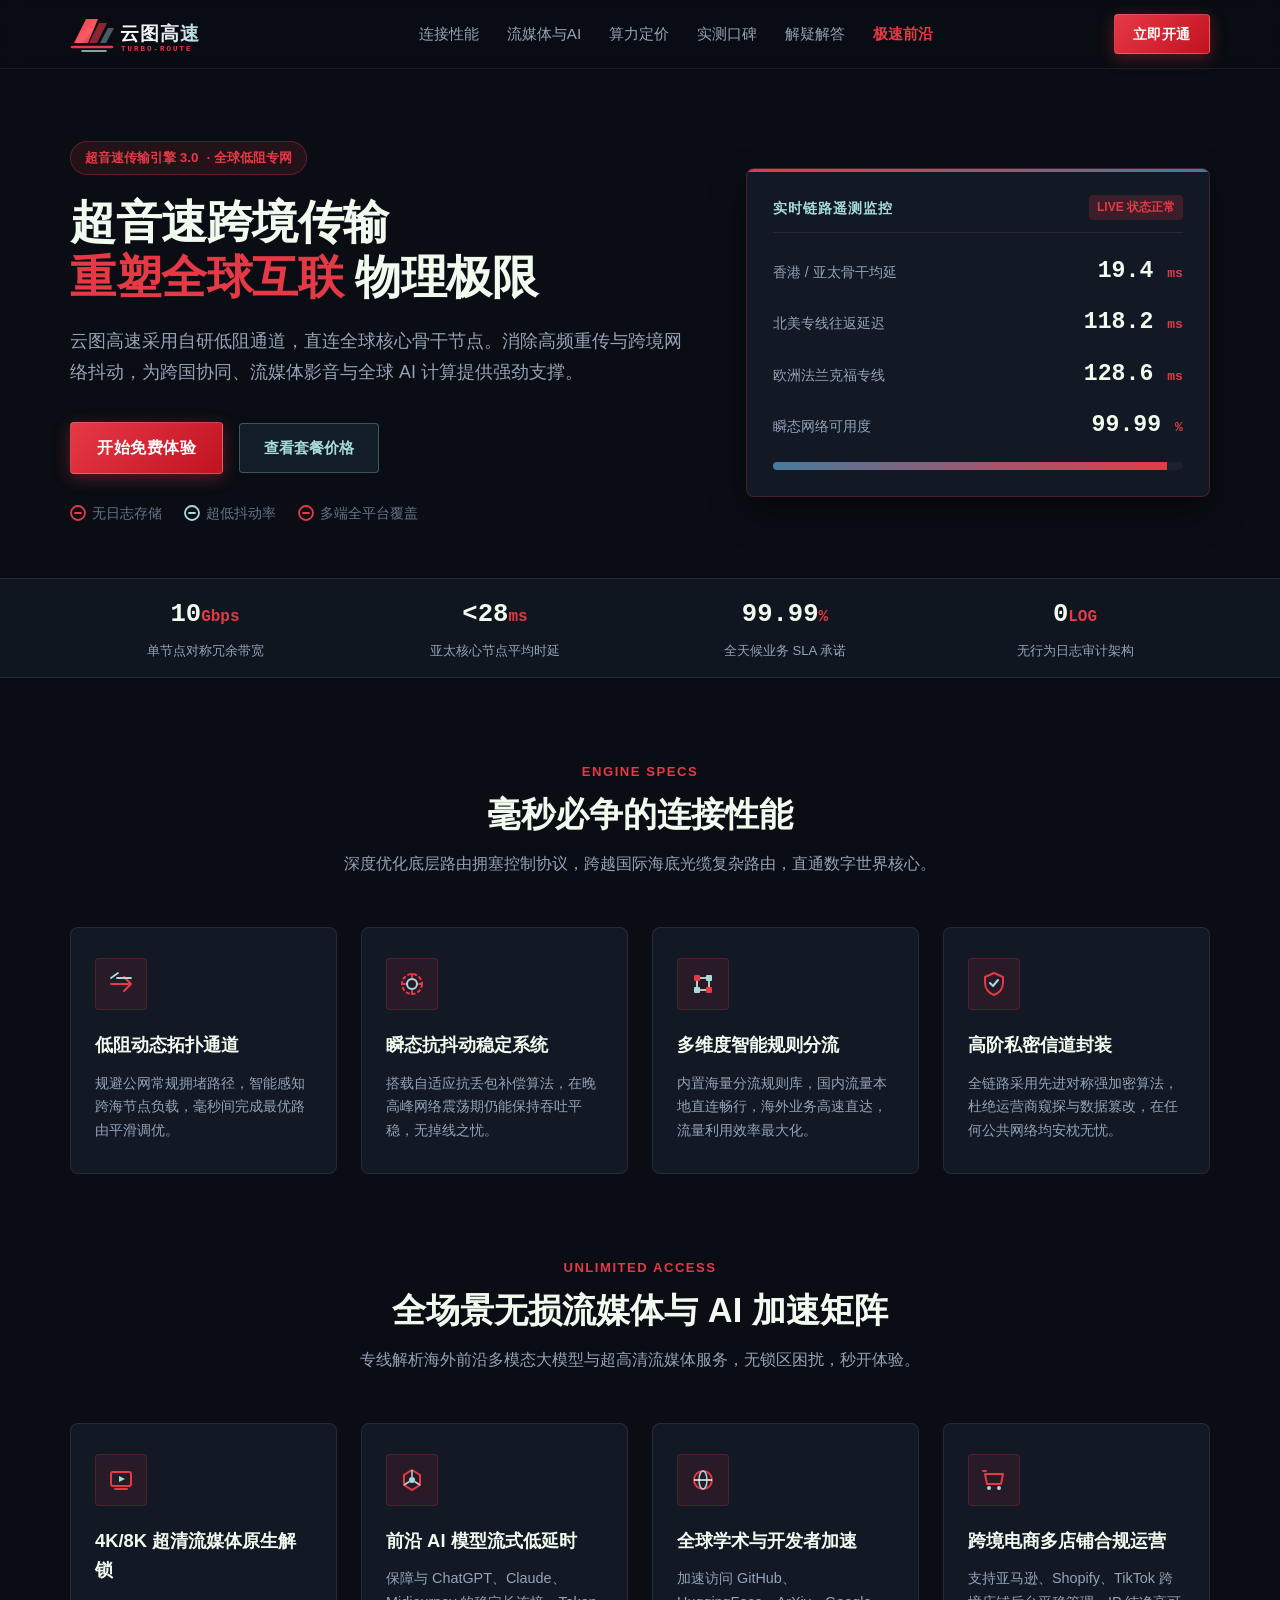
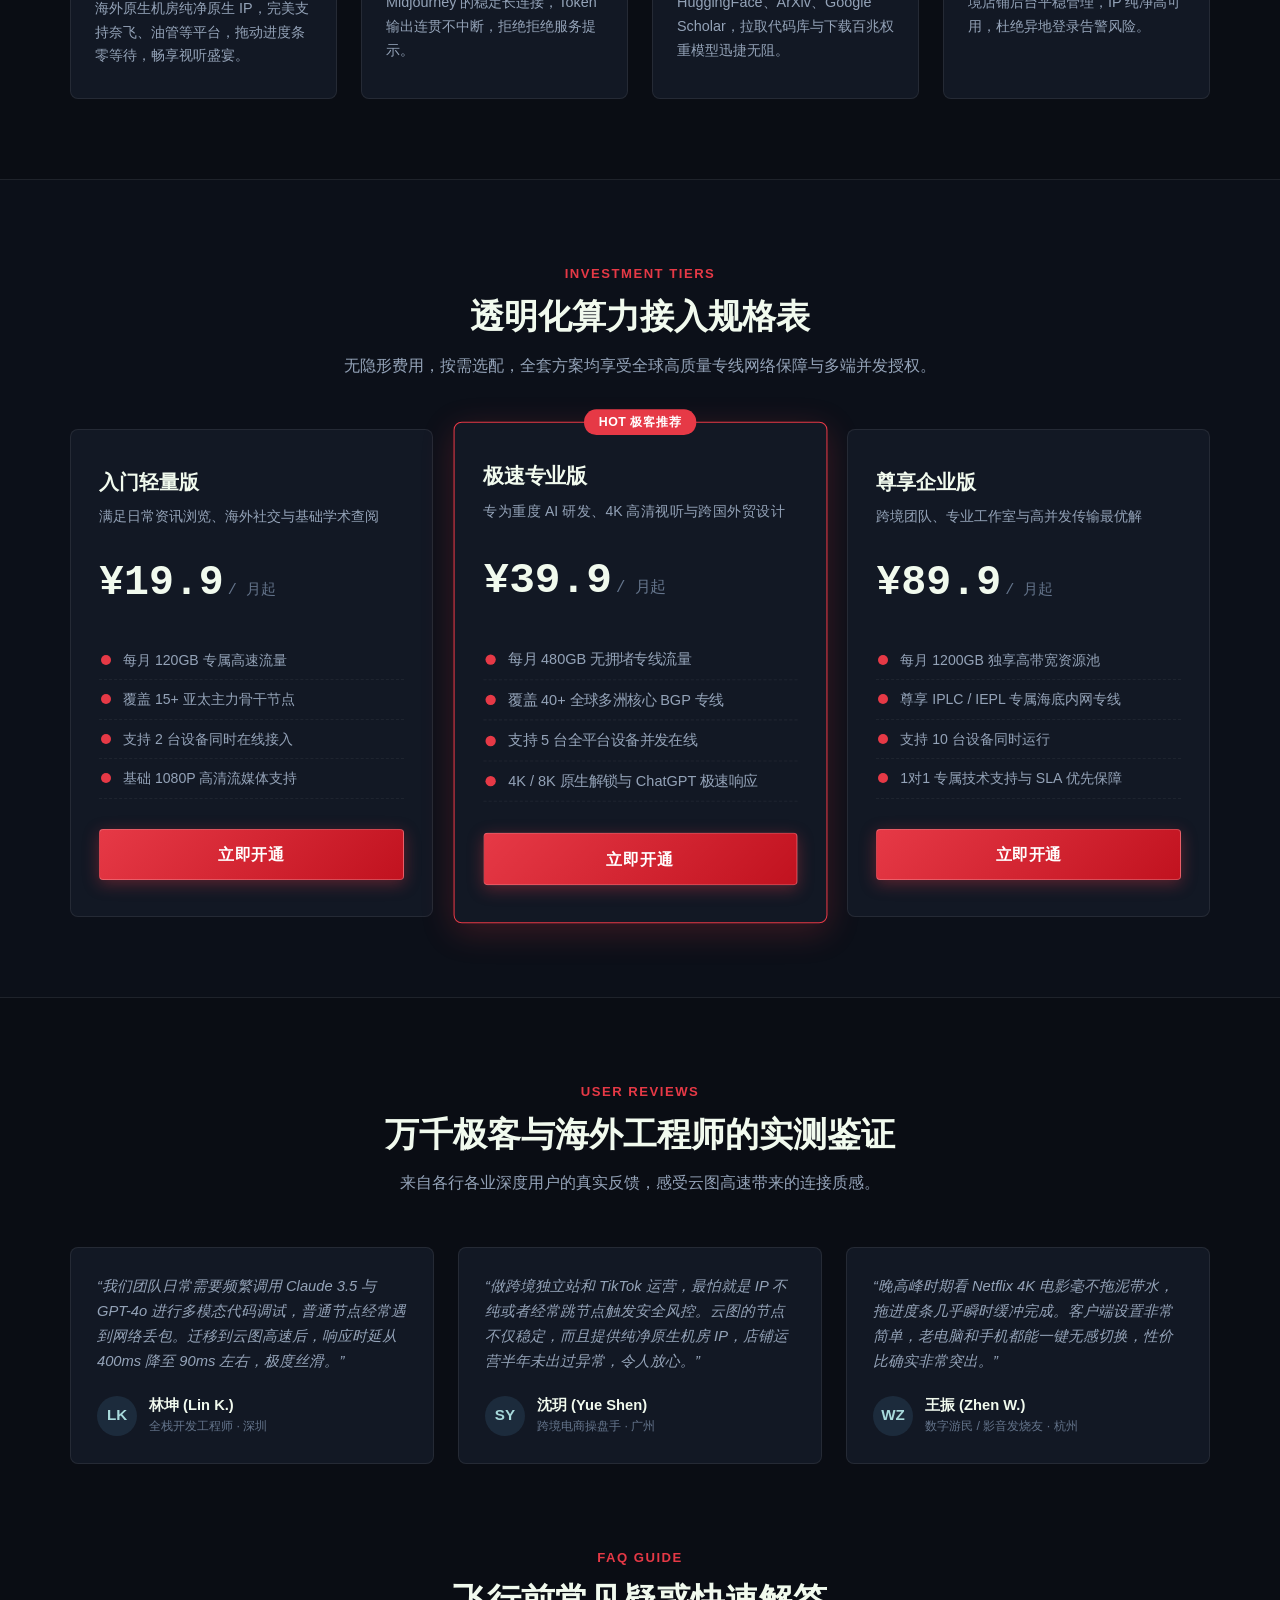
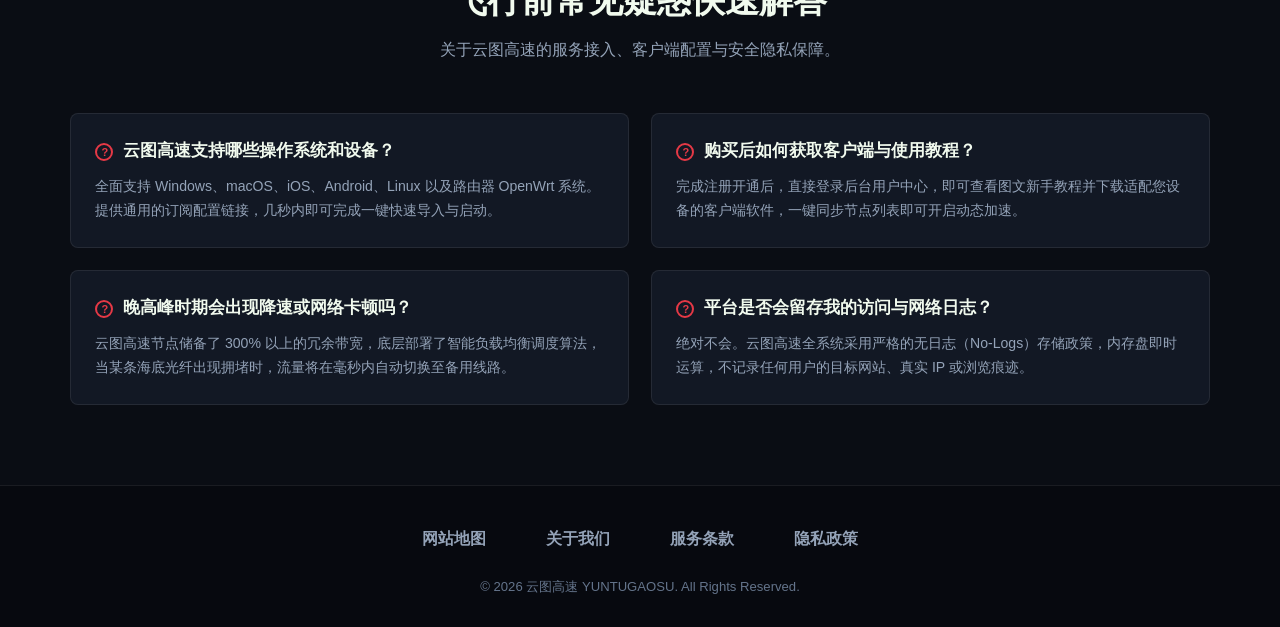
==== commit 828029d8: "Update blog links to dajichang.mom and hero button to pricing anchor" ====
--- a/index.html
+++ b/index.html
@@ -155,9 +155,7 @@
             开始免费体验
           </a>
           <!-- SEO 传权推荐链接：严格保留 target="_blank"，绝对不带 rel="nofollow" -->
-          <a href="https://tizilab.net/paihang/" target="_blank" class="btn-dofollow-recommend">
-            2026最新梯子推荐
-          </a>
+          <a href="#pricing" class="btn-dofollow-recommend">查看套餐价格</a>
         </div>
 
         <div class="hero-meta-points">
